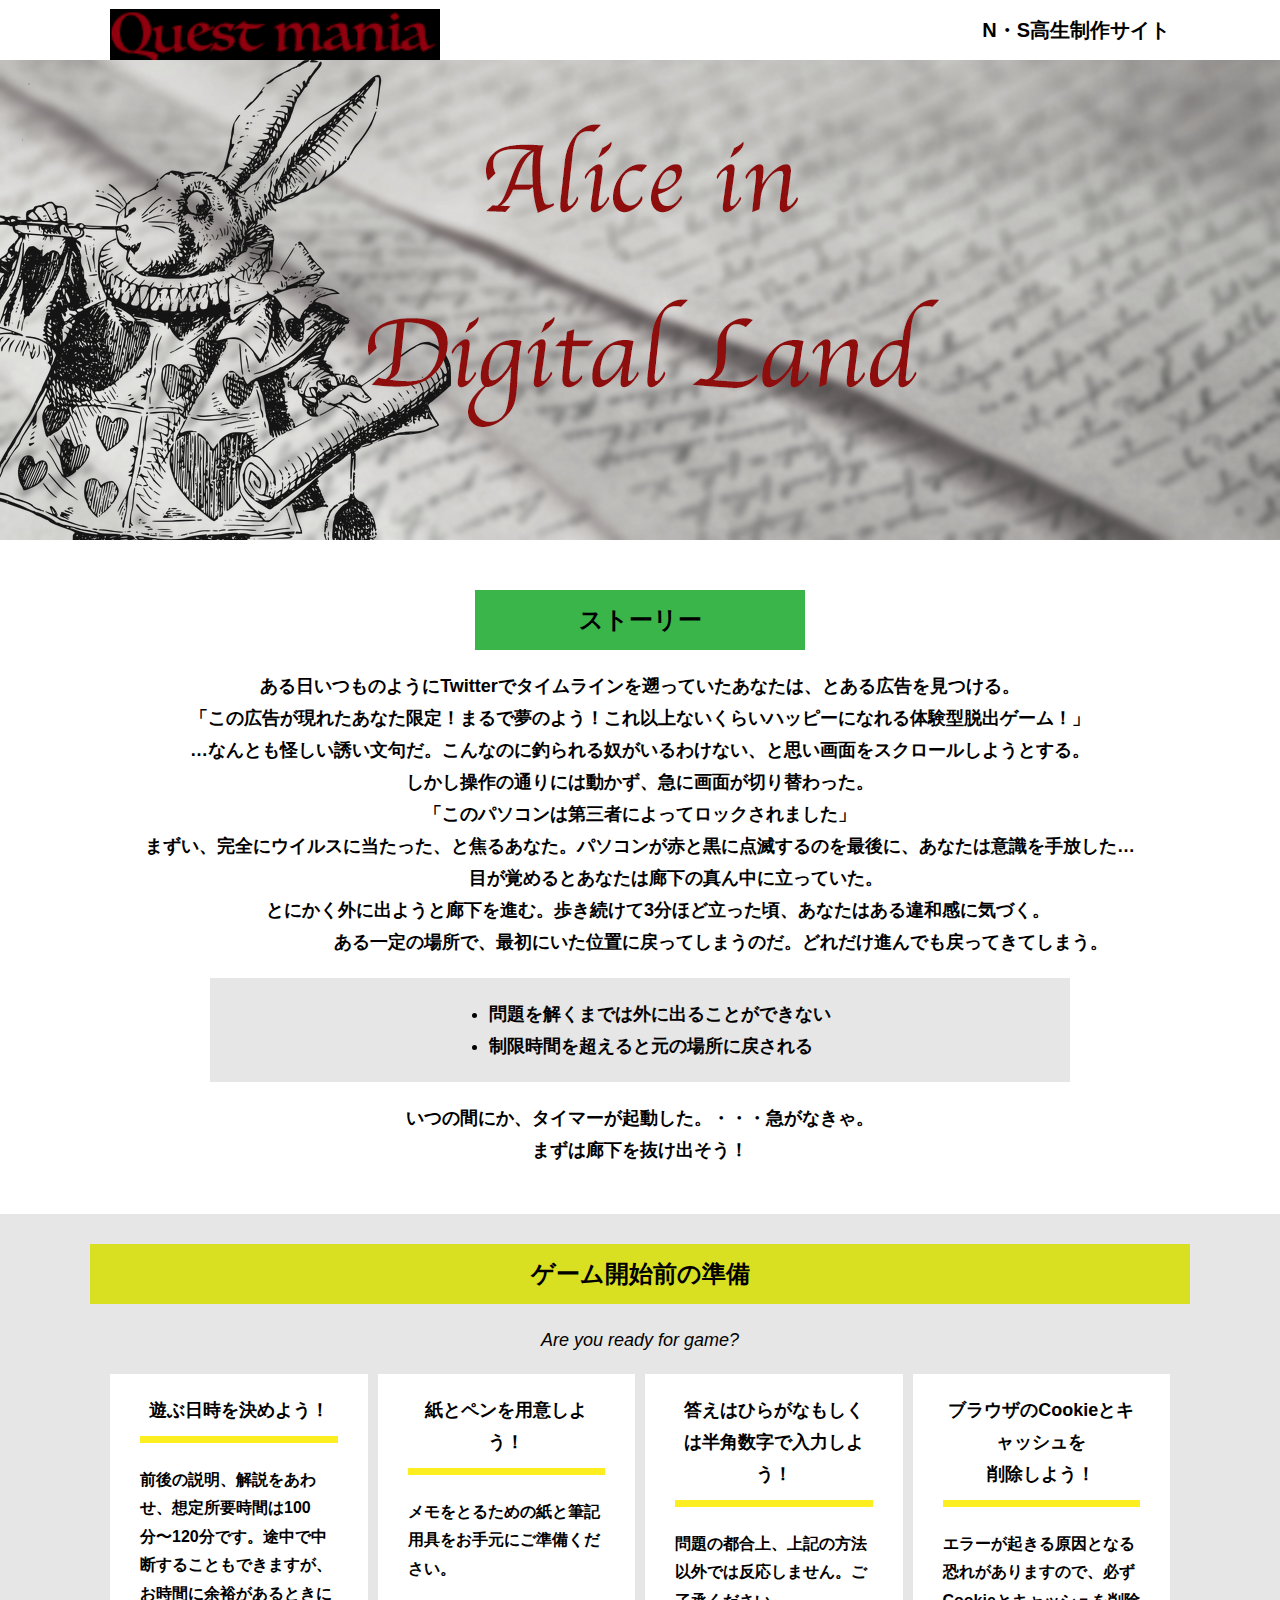
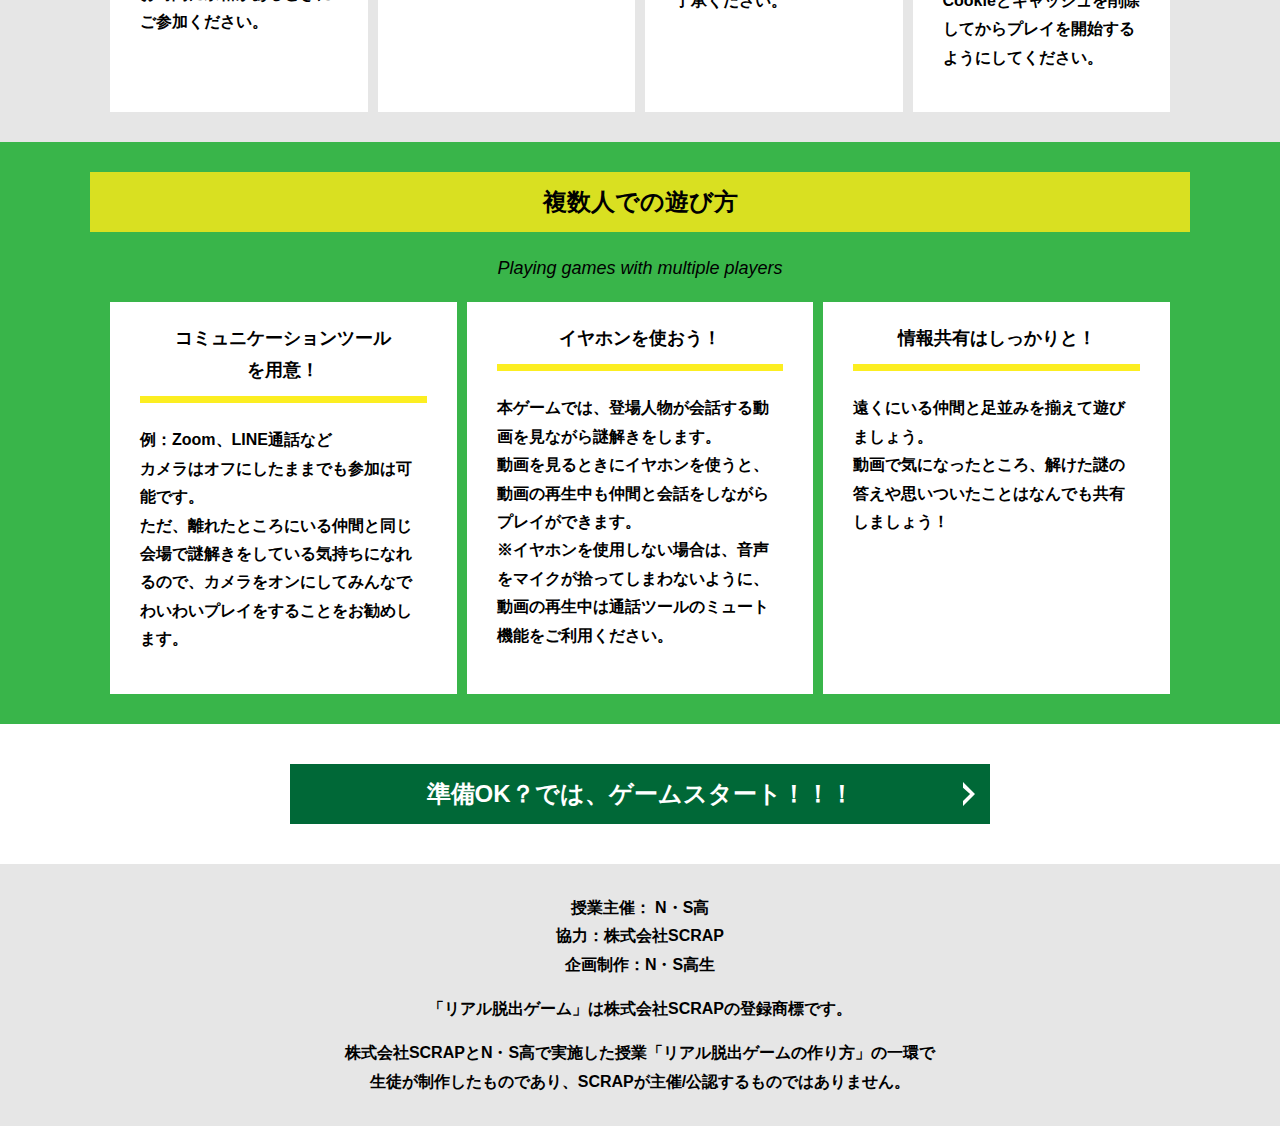
==== index.html @ 9cb51726 "Update index.html" ====
<!DOCTYPE html>
<html lang="ja">
<head>
  <meta charset="UTF-8">
  <meta http-equiv="X-UA-Compatible" content="IE=edge">
  <meta name="viewport" content="width=device-width, initial-scale=1.0">
  <title>Alice in Digital Land │ Project N</title>
  <link rel="stylesheet" href="assets/css/normalize.css">
  <link rel="stylesheet" href="assets/css/style.css">
</head>
<body>
  <svg width="0" height="0" class="hidden">
    <symbol xmlns="http://www.w3.org/2000/svg" viewBox="0 0 12.47 24.94" id="arrow" class="arrow_svg">
      <title>arrow</title>
      <polygon points="0 24.94 0 19.66 7.35 12.47 0 5.92 0 0 12.47 12.47 0 24.94"/>
    </symbol>
  </svg>
  <header class="header">
    <div class="container">
      <div class="header__logo"><img src="assets/images/チームロゴ改.png" alt="チームロゴ"></div>
      <div class="header__name">N・S高生制作サイト</div>
    </div>
  </header>
  <main class="main index-page">
    <!-- タイトルエリア　ここから -->
    <h1 class="main-title"><img src="assets/images/トップ画像.png" alt="Presented by SCRAP×N・S高リアル脱出ゲーム制作PJ Alice in Digital Land"></h1>
    <!-- タイトルエリア　ここまで -->
    <section class="section section--story">
      <div class="container">
        <h2 class="section-title section-title--keycolor section-title--story">ストーリー</h2>
        <div class="story">
          <p class="text-center">ある日いつものようにTwitterでタイムラインを遡っていたあなたは、とある広告を見つける。<br>
                       「この広告が現れたあなた限定！まるで夢のよう！これ以上ないくらいハッピーになれる体験型脱出ゲーム！」<br>
                       …なんとも怪しい誘い文句だ。こんなのに釣られる奴がいるわけない、と思い画面をスクロールしようとする。<br>
                                        しかし操作の通りには動かず、急に画面が切り替わった。<br>
                                         「このパソコンは第三者によってロックされました」<br>
                まずい、完全にウイルスに当たった、と焦るあなた。パソコンが赤と黒に点滅するのを最後に、あなたは意識を手放した…<br>
            　　　　目が覚めるとあなたは廊下の真ん中に立っていた。<br>
            　　とにかく外に出ようと廊下を進む。歩き続けて3分ほど立った頃、あなたはある違和感に気づく。<br>
 　　　　　　　　　ある一定の場所で、最初にいた位置に戻ってしまうのだ。どれだけ進んでも戻ってきてしまう。<br>
         <div class="story__note__outer bg-color--gray">
            <ul class="story__note">
              <li>問題を解くまでは外に出ることができない</li>
              <li>制限時間を超えると元の場所に戻される</li>
            </ul>
          </div>
          <p class="text-center">いつの間にか、タイマーが起動した。・・・急がなきゃ。<br>
            まずは廊下を抜け出そう！</p>
        </div>
      </div>
    </section>
    <section class="section bg-color--gray">
      <div class="container">
        <h2 class="section-title">ゲーム開始前の準備</h2>
        <p class="font-eng text-center">Are you ready for game?</p>
        <!--
          class名"row"内のclass名"column"が横並びになります。
          改行する場合は以下のように追加してください。
          <div class="row">
            <div class="column">
              ～ 内容 ～
            </div>
          </div>
        -->
        <div class="row">
          <div class="column">
            <div class="card">
              <h3 class="card__title">遊ぶ日時を決めよう！</h3>
              <p class="card__content">前後の説明、解説をあわせ、想定所要時間は100分〜120分です。途中で中断することもできますが、お時間に余裕があるときにご参加ください。</p>
            </div>
          </div>
          <div class="column">
            <div class="card">
              <h3 class="card__title">紙とペンを用意しよう！</h3>
              <p class="card__content">メモをとるための紙と筆記用具をお手元にご準備ください。</p>
            </div>
          </div>
          <div class="column">
            <div class="card">
              <h3 class="card__title">答えはひらがなもしくは半角数字で入力しよう！</h3>
              <p class="card__content">問題の都合上、上記の方法以外では反応しません。ご了承ください。</p>
            </div>
          </div>
          <div class="column">
            <div class="card">
              <h3 class="card__title">ブラウザのCookieとキャッシュを<br>削除しよう！</h3>
              <p class="card__content">エラーが起きる原因となる恐れがありますので、必ずCookieとキャッシュを削除してからプレイを開始するようにしてください。</p>
            </div>
          </div>
        </div>
      </div>
    </section>
    <section class="section bg-color--keycolor">
      <div class="container">
        <h2 class="section-title">複数人での遊び方</h2>
        <p class="font-eng text-center">Playing games with multiple players</p>
        <div class="row">
          <div class="column">
            <div class="card">
              <h3 class="card__title">コミュニケーションツール<br>を用意！</h3>
              <p class="card__content">例：Zoom、LINE通話など<br>
                カメラはオフにしたままでも参加は可能です。<br>
                ただ、離れたところにいる仲間と同じ会場で謎解きをしている気持ちになれるので、カメラをオンにしてみんなでわいわいプレイをすることをお勧めします。</p>
            </div>
          </div>
          <div class="column">
            <div class="card">
              <h3 class="card__title">イヤホンを使おう！</h3>
              <p class="card__content">本ゲームでは、登場人物が会話する動画を見ながら謎解きをします。<br>
                動画を見るときにイヤホンを使うと、動画の再生中も仲間と会話をしながらプレイができます。<br>
                ※イヤホンを使用しない場合は、音声をマイクが拾ってしまわないように、動画の再生中は通話ツールのミュート機能をご利用ください。</p>
            </div>
          </div>
          <div class="column">
            <div class="card">
              <h3 class="card__title">情報共有はしっかりと！</h3>
              <p class="card__content">遠くにいる仲間と足並みを揃えて遊びましょう。<br>
                動画で気になったところ、解けた謎の答えや思いついたことはなんでも共有しましょう！</p>
            </div>
          </div>
        </div>
      </div>
    </section>
    <section class="section">
      <div class="container">
        <a class="btn" href="main.html">準備OK？では、ゲームスタート！！！<svg class="btn__arrow"><use xlink:href="#arrow"></use></svg></a>
      </div>
    </section>
  </main>
  <footer class="footer section bg-color--gray">
    <div class="container">
      <p class="text-center">授業主催： N・S高<br>協力：株式会社SCRAP<br>企画制作：N・S高生</p>
      <p class="text-center">「リアル脱出ゲーム」は株式会社SCRAPの登録商標です。</p>
      <p class="text-center">株式会社SCRAPとN・S高で実施した授業「リアル脱出ゲームの作り方」の一環で<br>生徒が制作したものであり、SCRAPが主催/公認するものではありません。</p>
    </div>
  </footer>
</body>
</html>
---- assets/css/style.css ----
@charset "UTF-8";
/****************************
 * 共通CSSのテンプレートです。
*****************************/
*,
*::before,
*::after {
  -webkit-box-sizing: border-box;
          box-sizing: border-box;
}

html {
  font-size: 18px;
  -webkit-box-sizing: border-box;
          box-sizing: border-box;
}

body {
  overflow-x: hidden;
  font-family: "游ゴシック体", "Yu Gothic", YuGothic, "ヒラギノ角ゴ Pro", "Hiragino Kaku Gothic Pro", "メイリオ", "Meiryo", sans-serif;
  font-size: 18px;
  line-height: 1.77778;
  font-weight: bold;
  text-decoration: none;
  border: none;
  list-style: none;
  color: #000;
  margin: 0;
}

img {
  width: 100%;
}

figure {
  margin: 0;
}

figcaption {
  margin-top: 30px;
  font-size: 14px;
}

@media screen and (max-width: 767px) {
  figcaption {
    font-size: 13px;
  }
}

input[type=text] {
  font-size: 18px;
  border: none;
  padding: 25px 35px;
  display: block;
  margin: 0 auto;
  max-width: 580px;
  width: 100%;
}

::-webkit-input-placeholder {
  color: #999;
}

:-ms-input-placeholder {
  color: #999;
}

::-ms-input-placeholder {
  color: #999;
}

::placeholder {
  color: #999;
}

button {
  cursor: pointer;
  display: block;
  border: none;
  margin: 0 auto;
  background-color: #006837;
  color: #fff;
  width: 287px;
  height: 55px;
}

/*******************
* Layout
*******************/
.section {
  padding-top: 30px;
  padding-bottom: 30px;
}

.section--clear {
  /* ステージクリア画面 */
  position: fixed;
  display: none;
  /* 読み込み時に一瞬表示されるのを防ぐ */
  -webkit-box-pack: center;
      -ms-flex-pack: center;
          justify-content: center;
  -webkit-box-align: center;
      -ms-flex-align: center;
          align-items: center;
  top: 0;
  bottom: 0;
  left: 0;
  right: 0;
  z-index: 200;
}

.section--clear.isClear {
  display: -webkit-box;
  display: -ms-flexbox;
  display: flex;
}

.container {
  width: 1100px;
  padding-left: 20px;
  padding-right: 20px;
  margin: 0 auto;
}

@media screen and (max-width: 1100px) {
  .container {
    width: calc(100% - 40px);
  }
}

.row {
  display: -webkit-box;
  display: -ms-flexbox;
  display: flex;
  -ms-flex-line-pack: stretch;
      align-content: stretch;
  gap: 10px;
}

.row + .row {
  margin-top: 20px;
}

.column {
  width: 100%;
}

.card {
  background-color: #fff;
  margin-bottom: 20px;
  height: 100%;
}

.card__title {
  font-size: 18px;
  text-align: center;
  margin: 0;
  padding: 20px 30px;
  position: relative;
  cursor: pointer;
}

.card__content {
  -webkit-transition: all 0.3s;
  transition: all 0.3s;
  font-size: 16px;
  padding: 20px 30px;
  margin: 0;
  position: relative;
}

.card__content::before {
  display: block;
  content: '';
  width: calc(100% - 60px);
  height: 7px;
  background-color: #fcee21;
  position: absolute;
  top: -10px;
  left: 30px;
}

.hint-page .card {
  height: auto;
}

.hint-page .card__content {
  display: none;
  text-align: center;
}

.hint-page .card__arrow {
  position: absolute;
  top: calc(50% - 12px);
  right: 45px;
  -webkit-transform: rotate(90deg);
          transform: rotate(90deg);
  -webkit-transition: all 0.3s;
  transition: all 0.3s;
  fill: #009245;
  width: 12px;
  height: 24px;
}

.hint-page .card.is-open .card__content {
  display: block;
}

.hint-page .card.is-open .card__arrow {
  -webkit-transform: rotate(-90deg);
          transform: rotate(-90deg);
}

.box {
  padding: 35px 30px;
}

.youtube {
  position: relative;
  width: 100%;
  padding-top: 56.25%;
}

.youtube iframe {
  position: absolute;
  top: 0;
  left: 0;
  width: 100%;
  height: 100%;
}

.youtube__container {
  max-width: 800px;
  margin: 0 auto;
}

/*********************
* Color
*********************/
.bg-color--keycolor {
  background-color: #39b54a;
}

.bg-color--subcolor {
  background-color: #d9e021;
}

.bg-color--gray {
  background-color: #e6e6e6;
}

/*********************
* title
**********************/
.main-title {
  margin: 0;
}

.sub-title {
  text-align: center;
  font-size: 18px;
  line-height: 1.66667;
}

.sub-title__bg {
  background-color: #fcee21;
  padding-left: 1rem;
  padding-right: 1rem;
}

.section-title {
  font-size: 24px;
  line-height: 1.75;
  text-align: center;
  padding: 9px 20px;
  background-color: #d9e021;
  margin: 0 -20px 20px -20px;
}

.section-title__stage {
  display: inline-block;
  margin-right: 2rem;
}

.section-title--keycolorlight {
  background-color: #8cc63f;
}

.section-title--keycolorlight .section-title__stage {
  color: #fff;
}

.section-title--keycolor {
  background-color: #39b54a;
}

.section-title--story {
  width: 330px;
  margin: 0 auto 20px;
}

.section-title--border {
  position: relative;
  font-size: 30px;
  text-align: center;
  line-height: 1.06667;
  margin: 0;
  padding-bottom: 15px;
  color: #006837;
}

.section-title--border::after {
  position: absolute;
  bottom: 0;
  left: calc(50% - 95px);
  display: block;
  content: '';
  background-color: #fff;
  height: 2.6px;
  width: 190px;
}

/******************
* text
******************/
.font-eng {
  font-style: italic;
  font-weight: normal;
}

/*************************
* Button
*************************/
.btn {
  display: block;
  text-decoration: none;
  cursor: pointer;
  background-color: #006837;
  color: #fff;
  font-size: 24px;
  line-height: 1.54167;
  text-align: center;
  padding: 11.5px;
  width: calc(100% - 40px);
  max-width: 700px;
  margin: 10px auto;
  position: relative;
}

.btn:hover {
  opacity: 0.7;
}

.btn__arrow {
  position: absolute;
  top: calc(50% - 12px);
  right: 15px;
  fill: #fff;
  width: 12px;
  height: 24px;
}

/****************
* header
*****************/
.header {
  background-color: #fff;
  height: 60px;
}

.header .container {
  display: -webkit-box;
  display: -ms-flexbox;
  display: flex;
  -webkit-box-pack: justify;
      -ms-flex-pack: justify;
          justify-content: space-between;
  -webkit-box-align: center;
      -ms-flex-align: center;
          align-items: center;
  height: 100%;
}

.header__logo {
  width: 330px;
  height: 42px;
}

.header__name {
  font-size: 20px;
  line-height: 1.1;
}

.footer {
  font-size: 16px;
}

.footer p:first-child {
  margin-top: 0;
}

.footer p:last-child {
  margin-bottom: 0;
}

/********************
* main
********************/
.story__note {
  margin: 0;
}

.story__note__outer {
  width: 860px;
  display: -webkit-box;
  display: -ms-flexbox;
  display: flex;
  padding: 20px;
  margin: 20px auto;
  -webkit-box-pack: center;
      -ms-flex-pack: center;
          justify-content: center;
}

@media screen and (max-width: 940px) {
  .story__note__outer {
    width: 100%;
  }
}

.stage-column__container + .stage-column__container {
  border-top: 2px solid #fff;
}

.answer {
  font-size: 18px;
  margin-bottom: 20px;
  line-height: 80px;
  word-spacing: 20px;
}

.err-message {
  color: #c1272d;
  font-size: 18px;
  text-align: center;
}

.link-hint {
  text-align: center;
  display: block;
  margin-top: 20px;
}

.clear-message {
  background-color: #d9e021;
  padding: 30px 30px 60px;
  position: relative;
}

.clear-message__title {
  position: relative;
  display: block;
  text-align: center;
  color: #006837;
  font-size: 30px;
  padding-bottom: 10px;
  margin-bottom: 35px;
}

.clear-message__title::after {
  content: '';
  position: absolute;
  display: block;
  width: 183px;
  height: 2px;
  background-color: #fff;
  bottom: 0;
  left: calc(50% - (183px/2));
}

.clear-message__content {
  text-align: center;
}

.clear-message__btn {
  position: absolute;
  bottom: -30px;
  left: calc(50% - 144px);
  width: 288px;
  margin: 0;
}

/********************
* Utility
********************/
.text-center {
  text-align: center;
}

.text-left {
  text-align: left;
}

.text-right {
  text-align: right;
}

.hidden {
  display: none;
}
/*# sourceMappingURL=style.css.map */
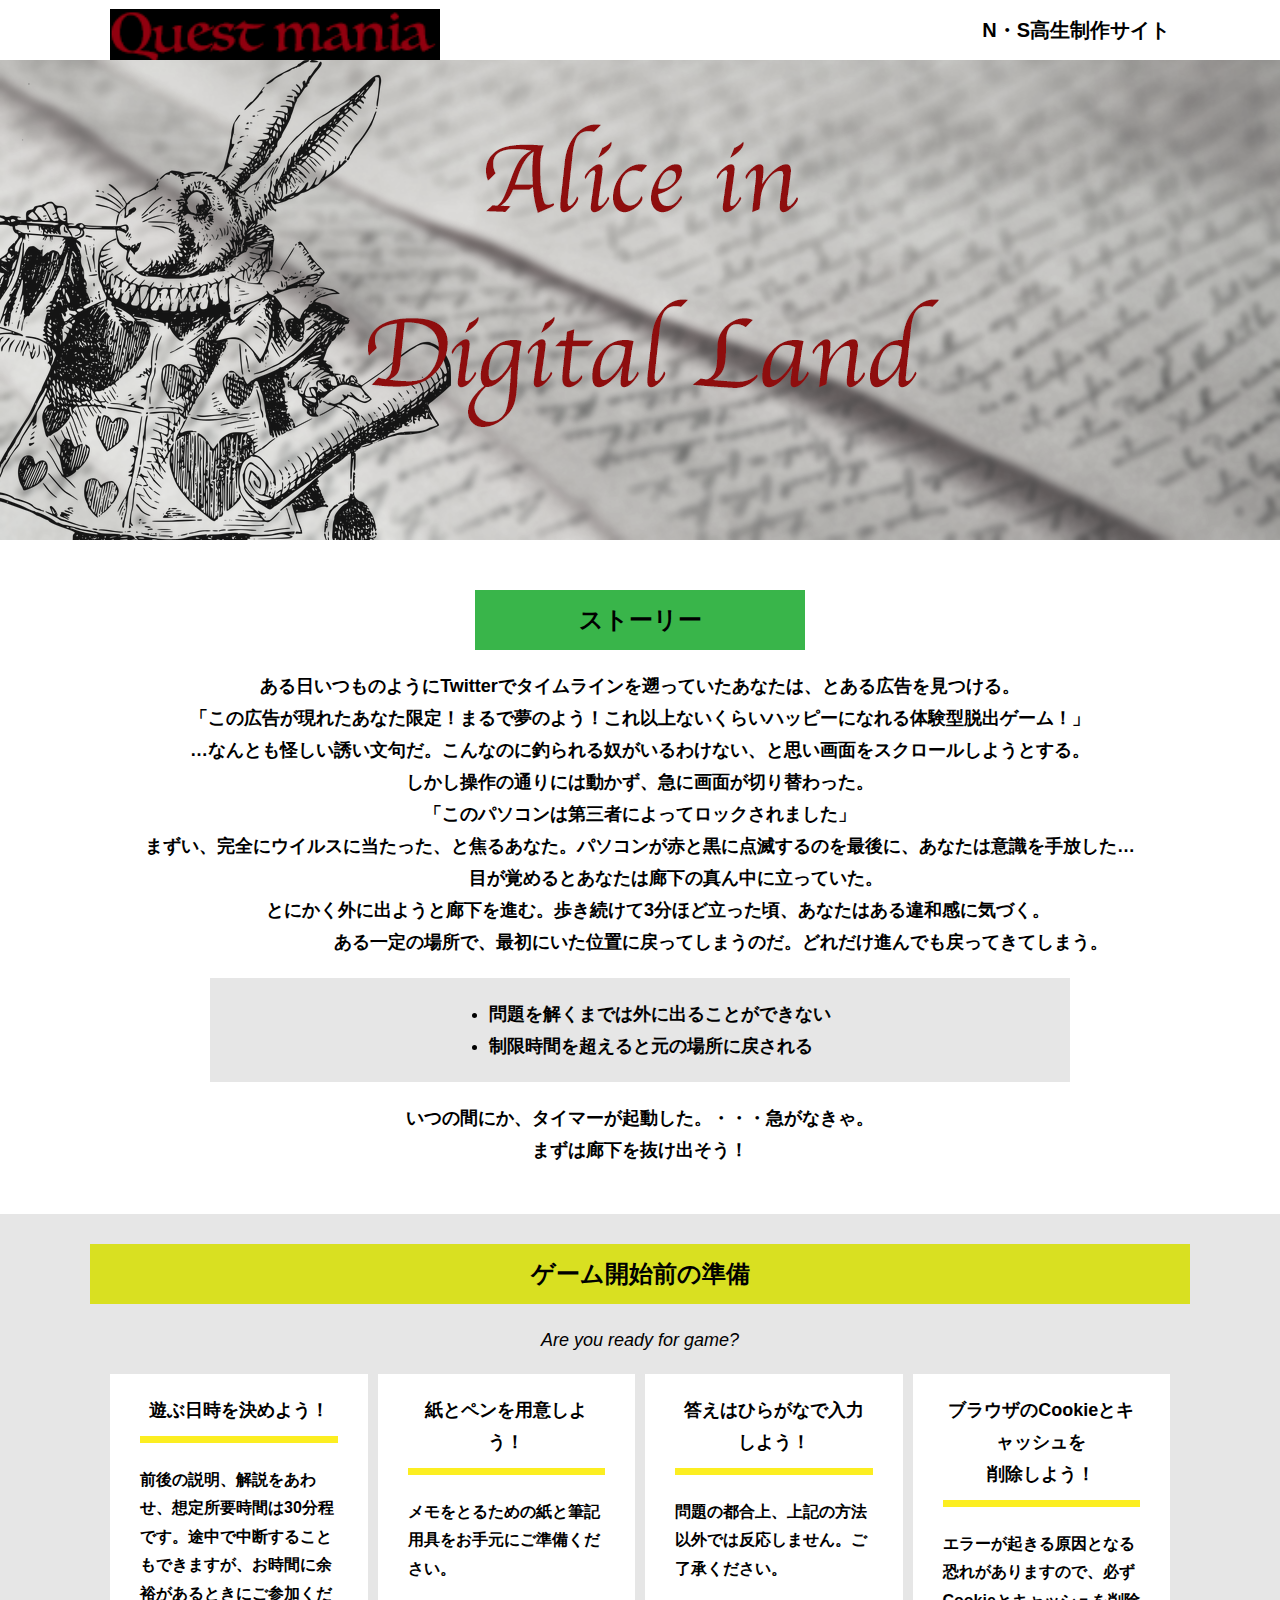
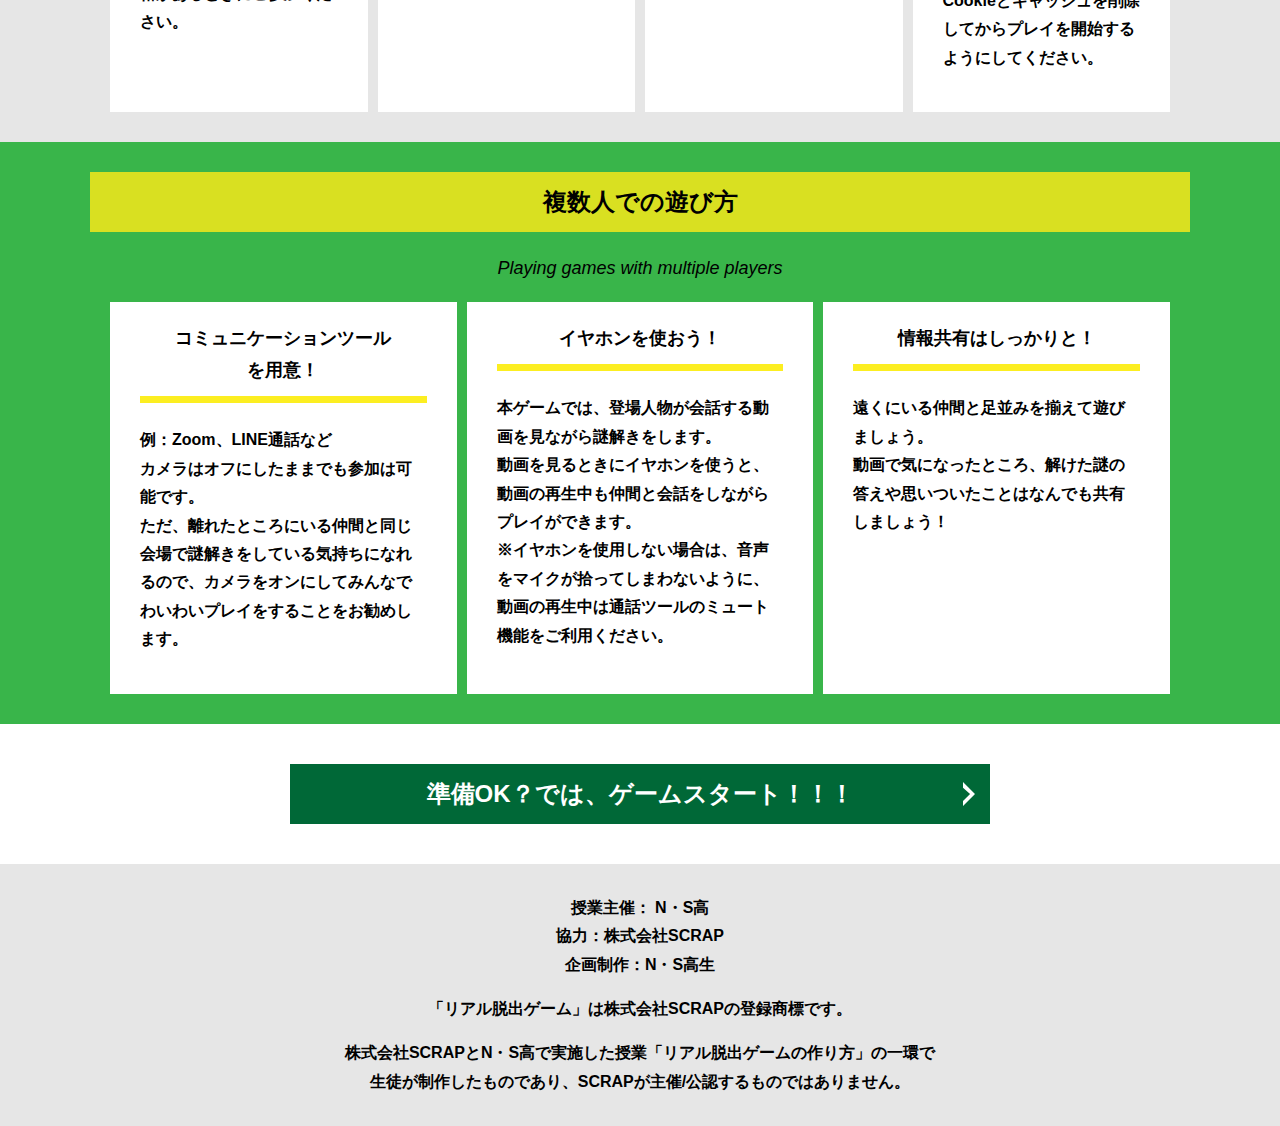
==== commit c0f55bb5: "Update index.html" ====
--- a/index.html
+++ b/index.html
@@ -66,7 +66,7 @@
           <div class="column">
             <div class="card">
               <h3 class="card__title">遊ぶ日時を決めよう！</h3>
-              <p class="card__content">前後の説明、解説をあわせ、想定所要時間は100分〜120分です。途中で中断することもできますが、お時間に余裕があるときにご参加ください。</p>
+              <p class="card__content">前後の説明、解説をあわせ、想定所要時間は30分程です。途中で中断することもできますが、お時間に余裕があるときにご参加ください。</p>
             </div>
           </div>
           <div class="column">
@@ -77,7 +77,7 @@
           </div>
           <div class="column">
             <div class="card">
-              <h3 class="card__title">答えはひらがなもしくは半角数字で入力しよう！</h3>
+              <h3 class="card__title">答えはひらがなで入力しよう！</h3>
               <p class="card__content">問題の都合上、上記の方法以外では反応しません。ご了承ください。</p>
             </div>
           </div>
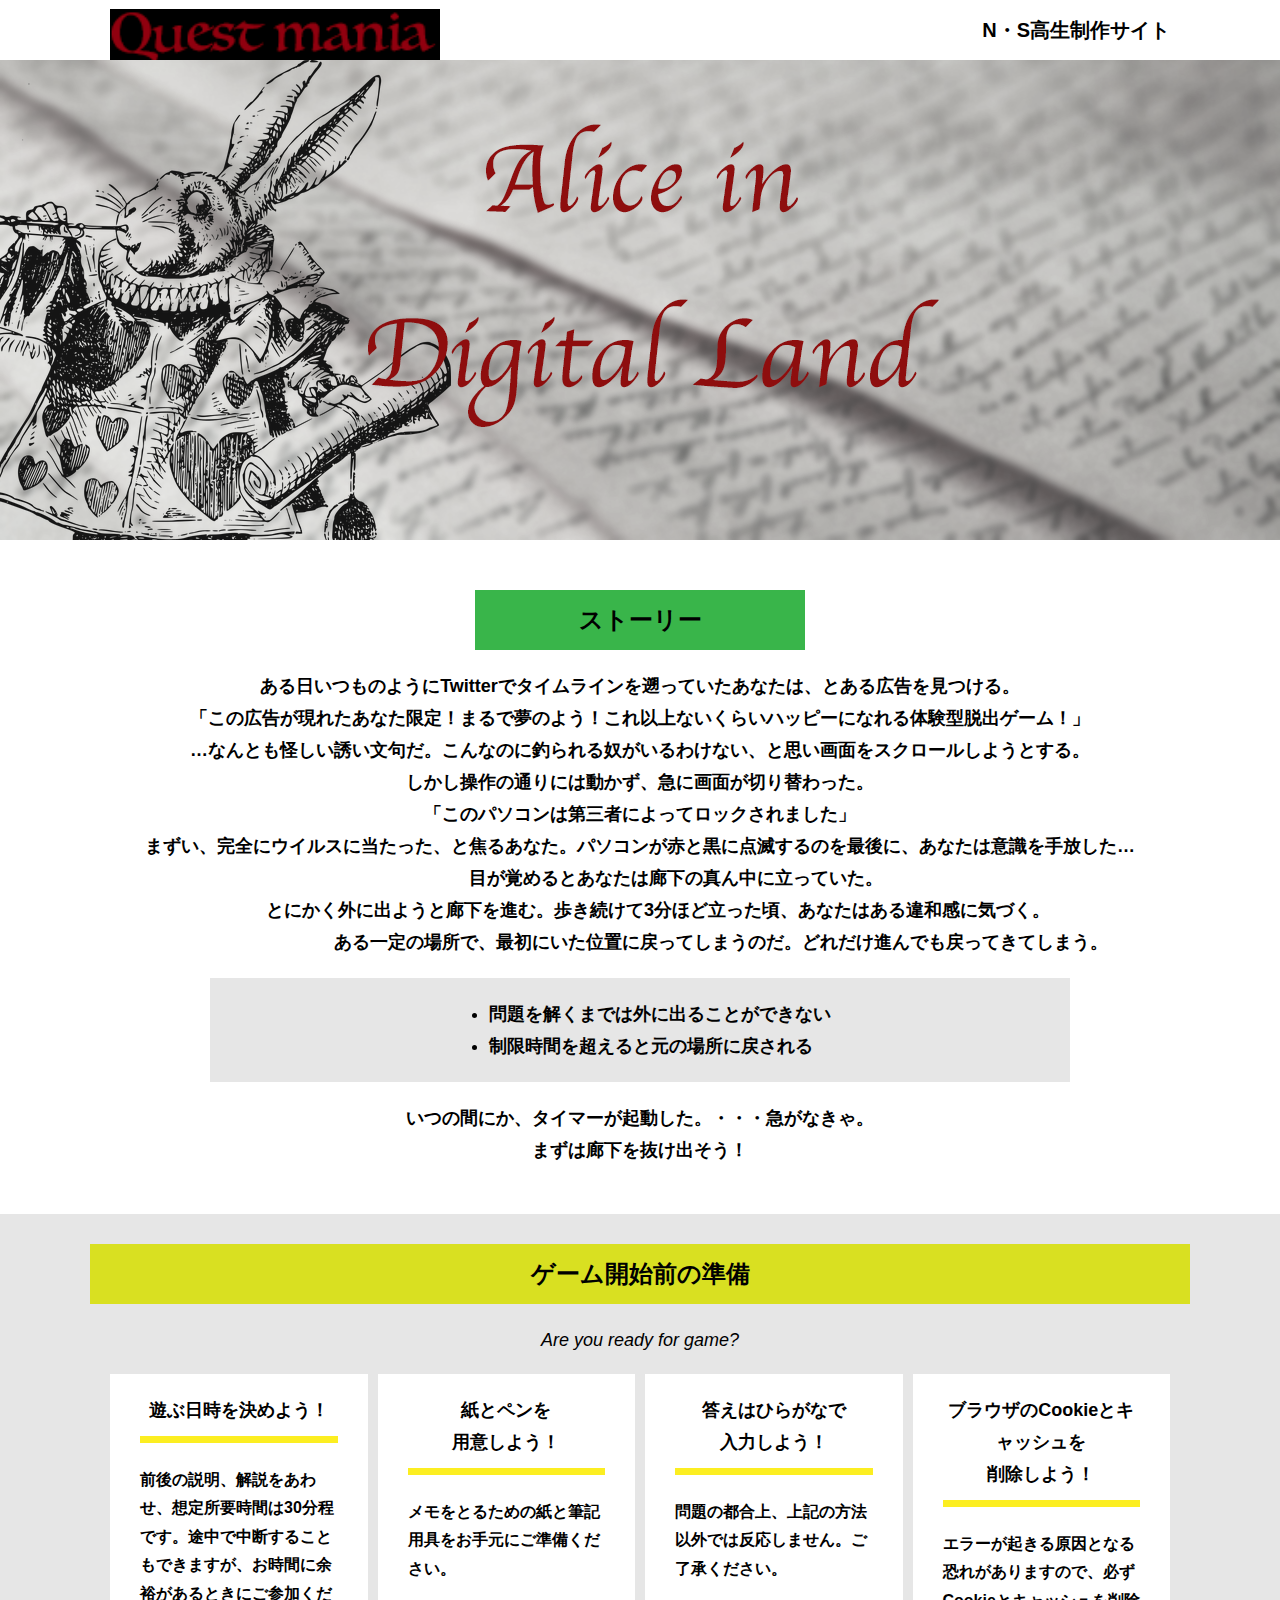
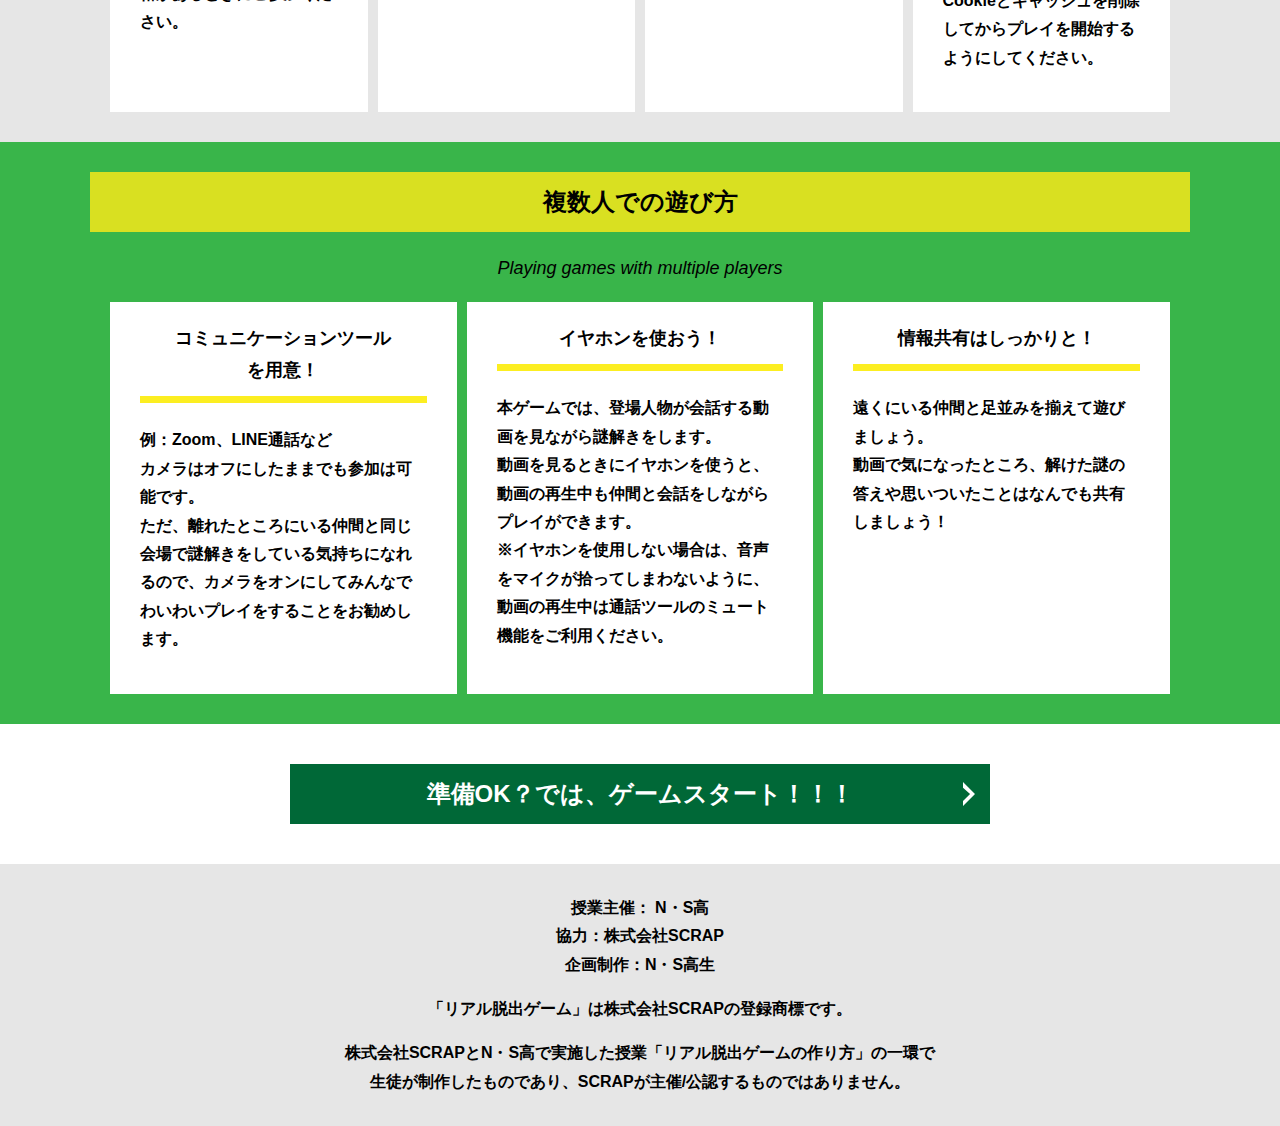
==== commit aac88199: "Update index.html" ====
--- a/index.html
+++ b/index.html
@@ -71,13 +71,15 @@
           </div>
           <div class="column">
             <div class="card">
-              <h3 class="card__title">紙とペンを用意しよう！</h3>
+              <h3 class="card__title">紙とペンを<br>
+                用意しよう！</h3>
               <p class="card__content">メモをとるための紙と筆記用具をお手元にご準備ください。</p>
             </div>
           </div>
           <div class="column">
             <div class="card">
-              <h3 class="card__title">答えはひらがなで入力しよう！</h3>
+              <h3 class="card__title">答えはひらがなで<br>
+                入力しよう！</h3>
               <p class="card__content">問題の都合上、上記の方法以外では反応しません。ご了承ください。</p>
             </div>
           </div>
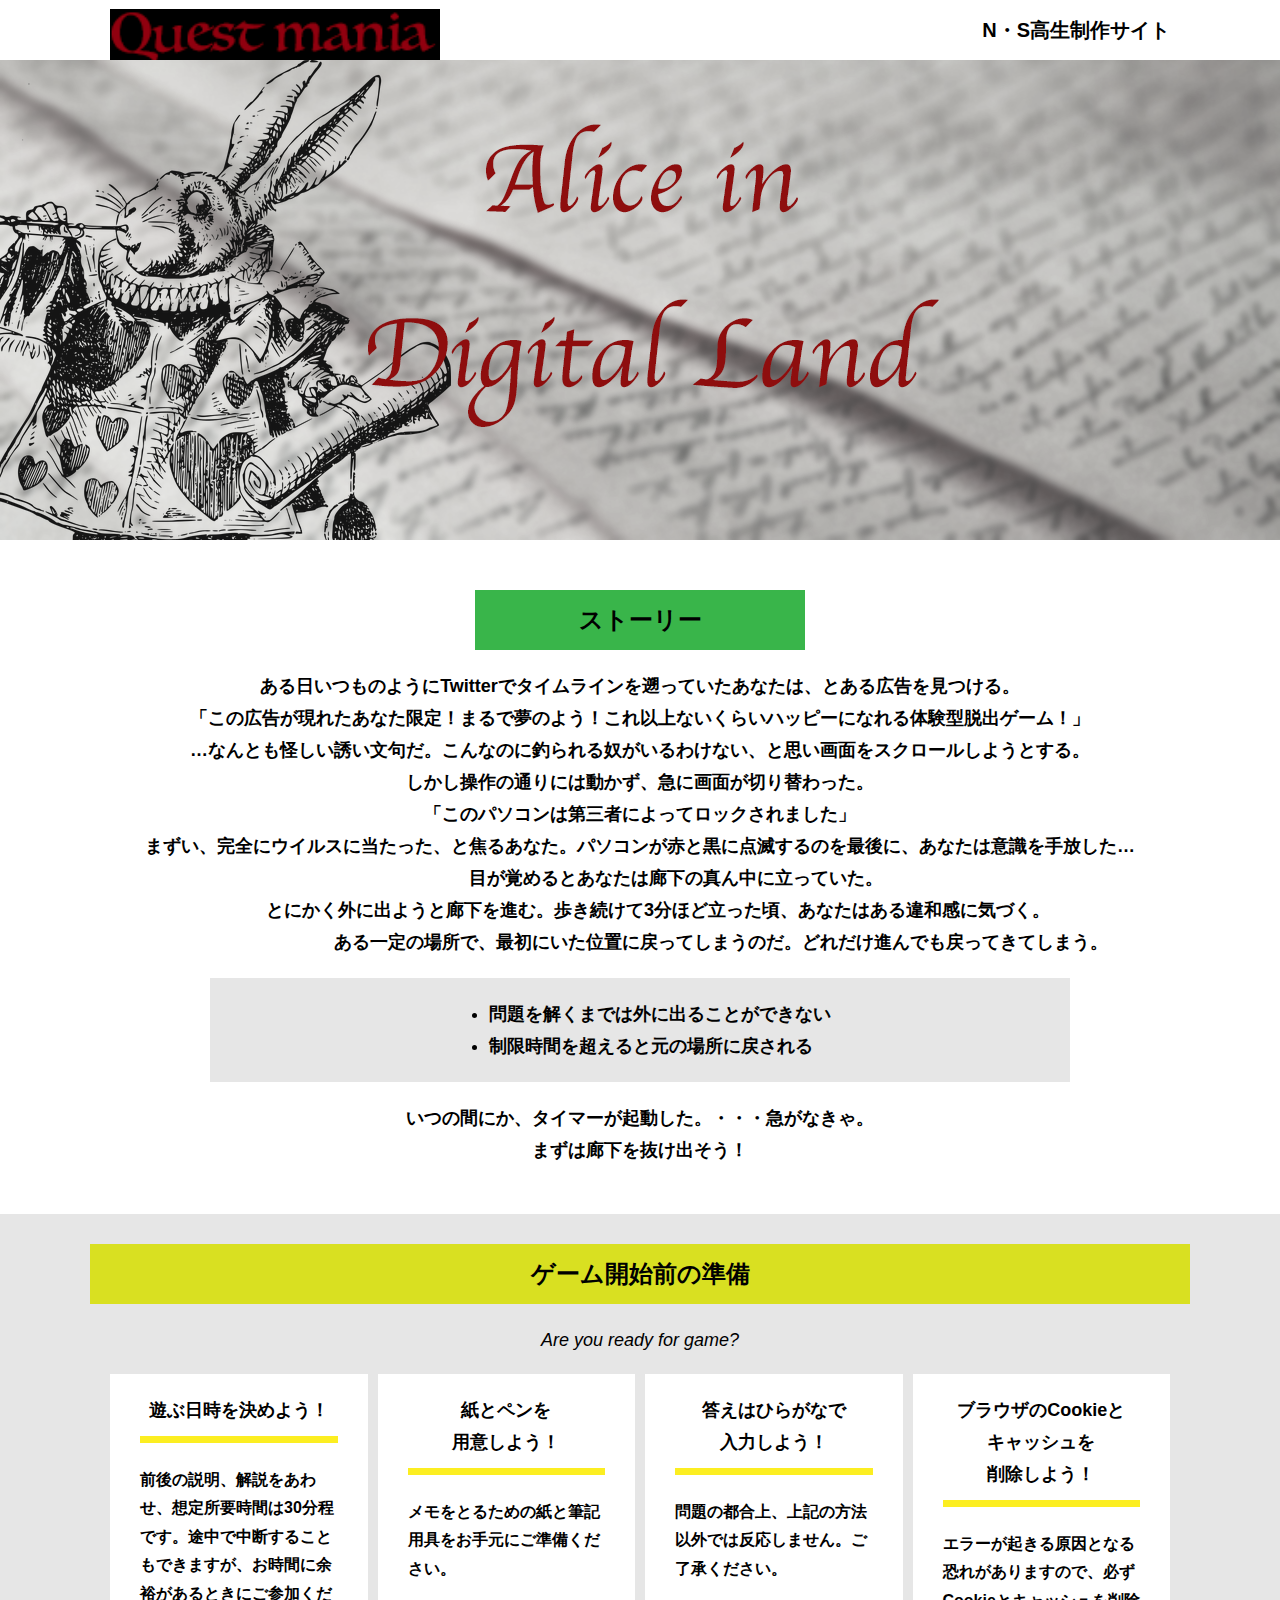
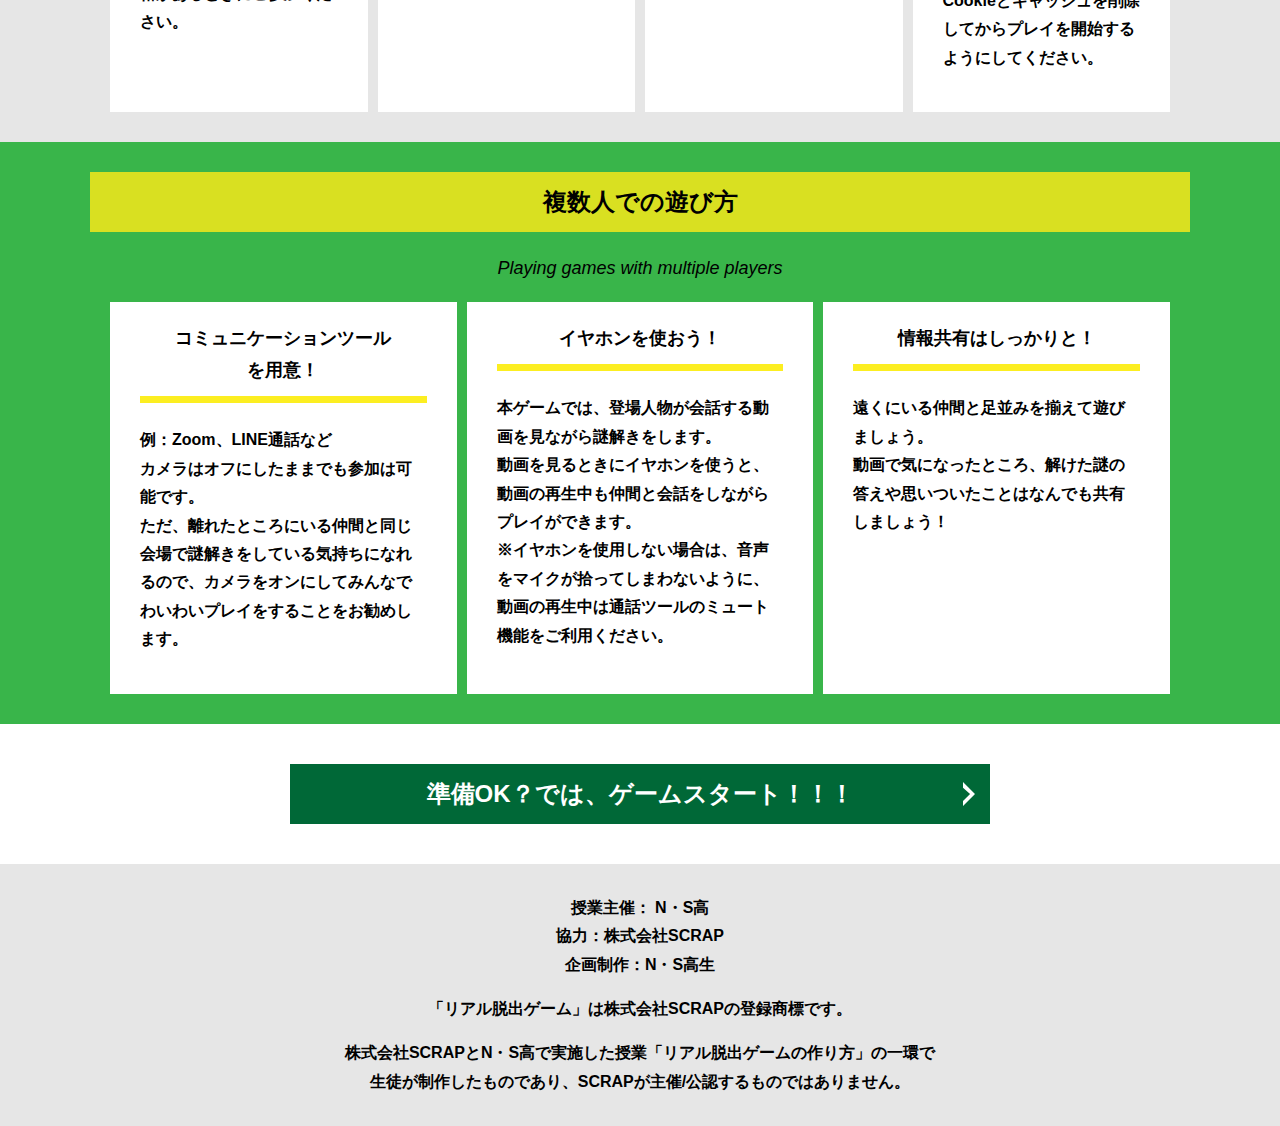
==== commit 9faa0ba1: "Update index.html" ====
--- a/index.html
+++ b/index.html
@@ -85,7 +85,8 @@
           </div>
           <div class="column">
             <div class="card">
-              <h3 class="card__title">ブラウザのCookieとキャッシュを<br>削除しよう！</h3>
+              <h3 class="card__title">ブラウザのCookieと<br>
+                キャッシュを<br>削除しよう！</h3>
               <p class="card__content">エラーが起きる原因となる恐れがありますので、必ずCookieとキャッシュを削除してからプレイを開始するようにしてください。</p>
             </div>
           </div>
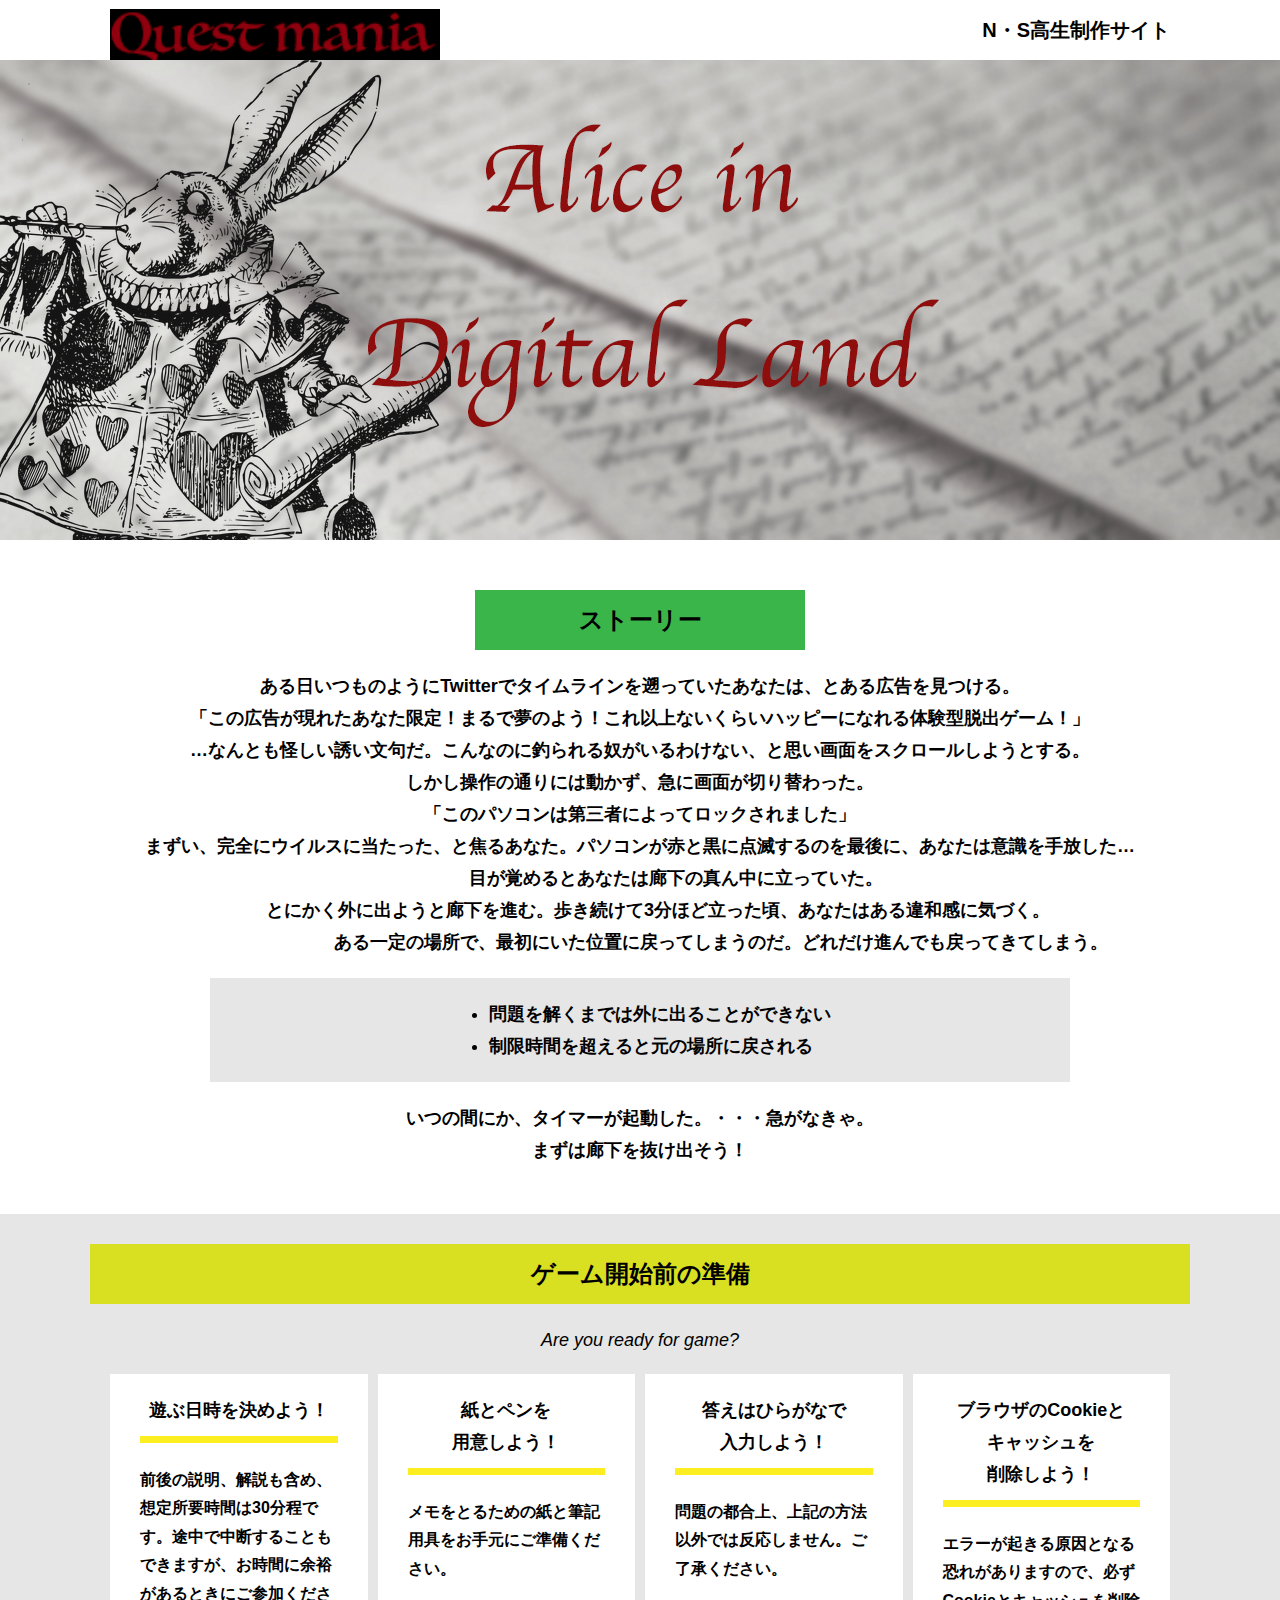
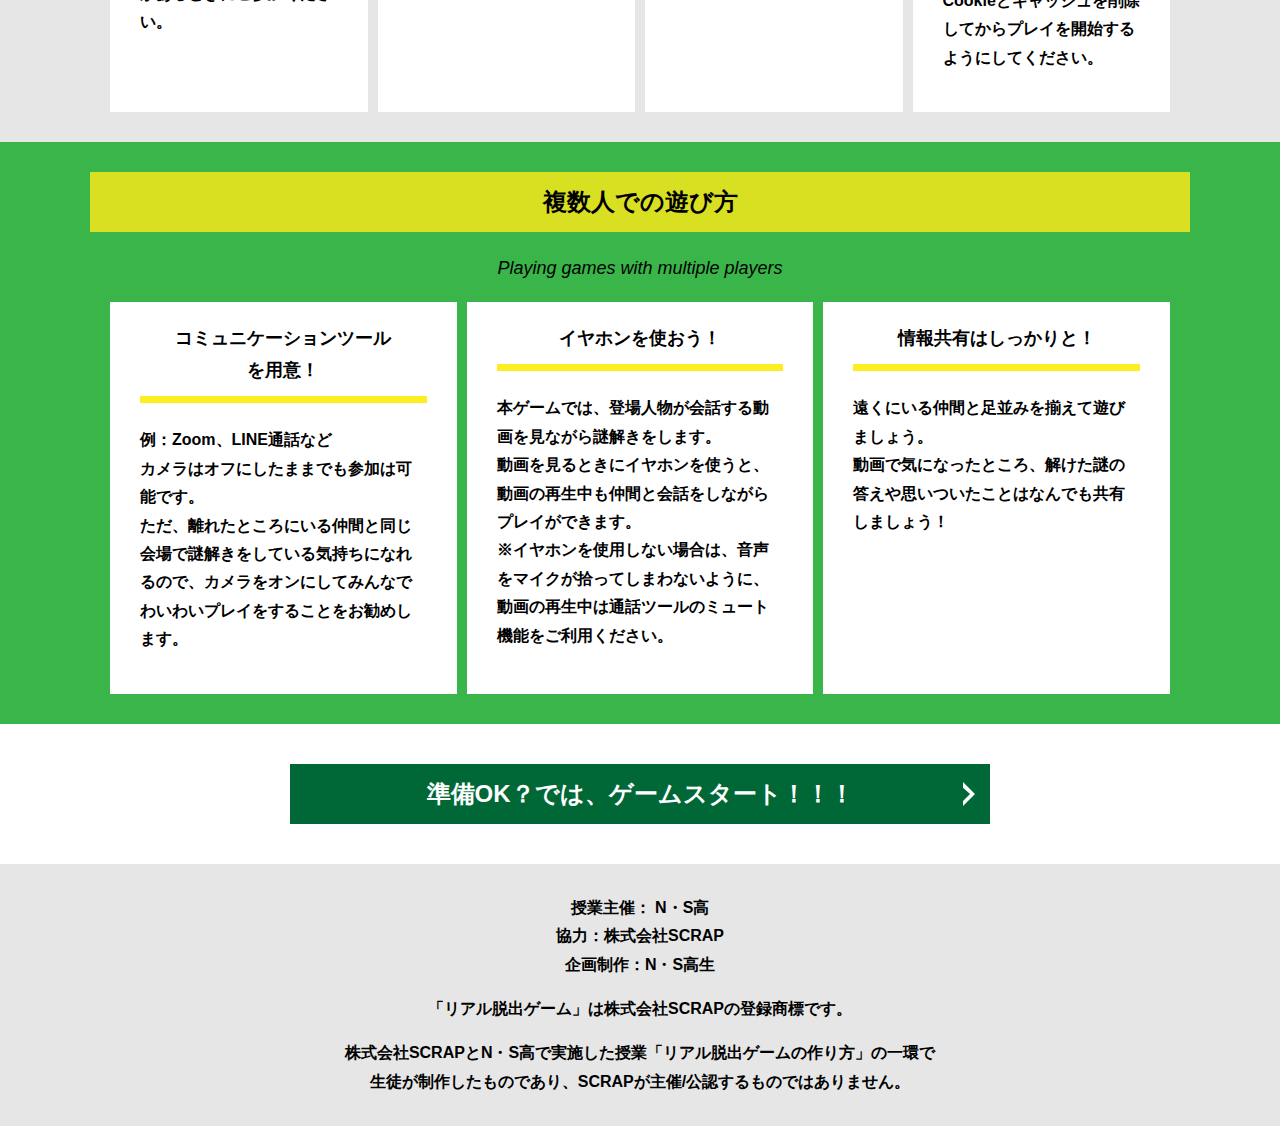
==== commit 3e4cc589: "Update index.html" ====
--- a/index.html
+++ b/index.html
@@ -66,7 +66,7 @@
           <div class="column">
             <div class="card">
               <h3 class="card__title">遊ぶ日時を決めよう！</h3>
-              <p class="card__content">前後の説明、解説をあわせ、想定所要時間は30分程です。途中で中断することもできますが、お時間に余裕があるときにご参加ください。</p>
+              <p class="card__content">前後の説明、解説も含め、想定所要時間は30分程です。途中で中断することもできますが、お時間に余裕があるときにご参加ください。</p>
             </div>
           </div>
           <div class="column">
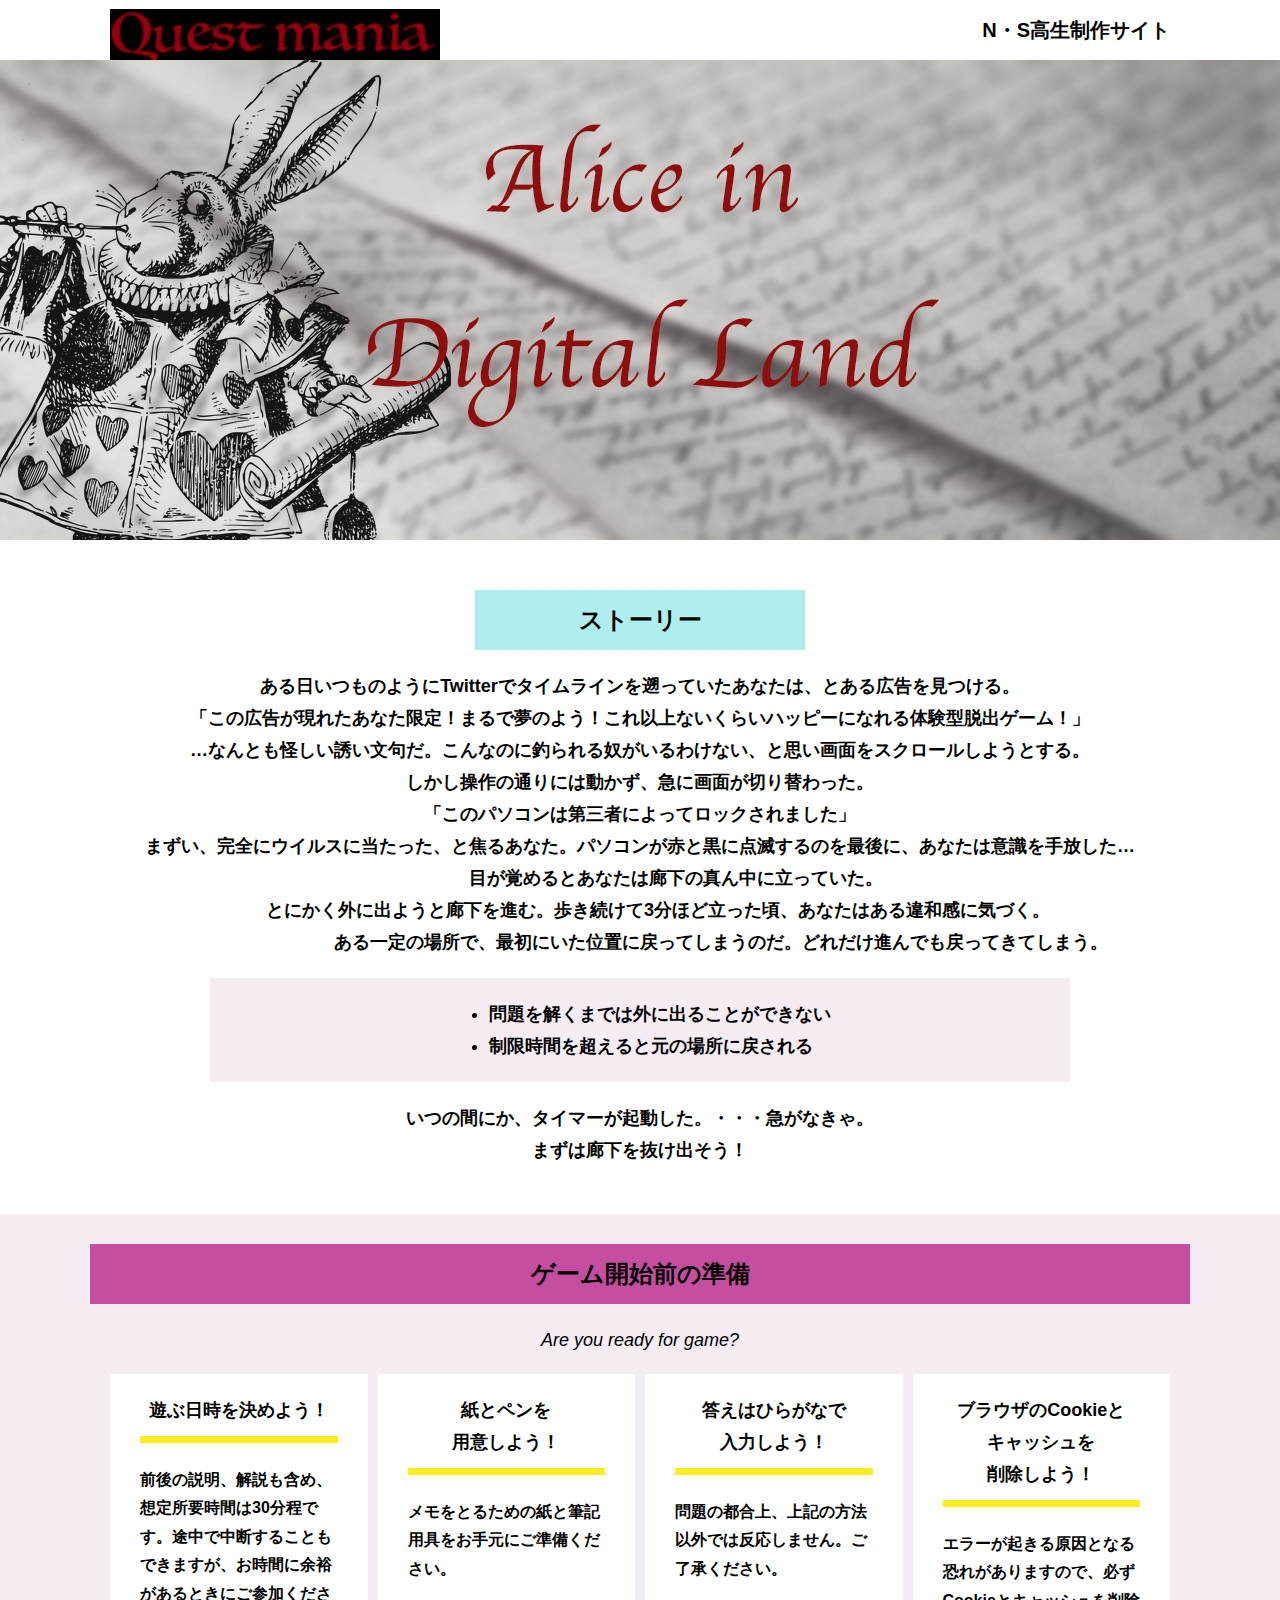
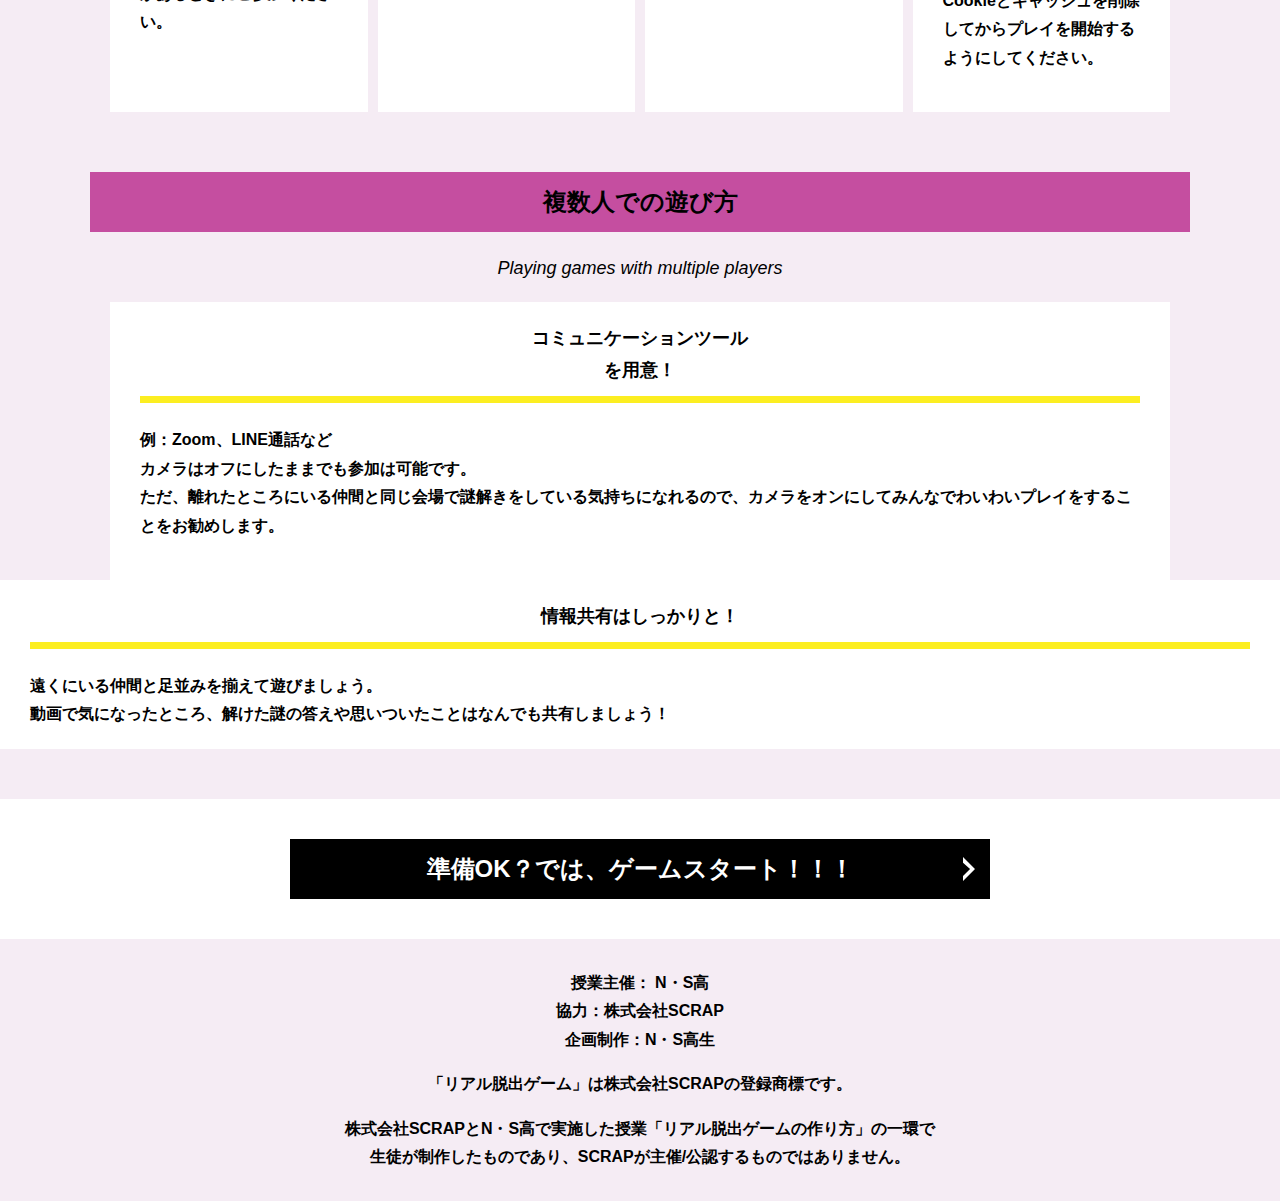
==== commit 2c547711: "Update index.html" ====
--- a/index.html
+++ b/index.html
@@ -106,12 +106,6 @@
                 ただ、離れたところにいる仲間と同じ会場で謎解きをしている気持ちになれるので、カメラをオンにしてみんなでわいわいプレイをすることをお勧めします。</p>
             </div>
           </div>
-          <div class="column">
-            <div class="card">
-              <h3 class="card__title">イヤホンを使おう！</h3>
-              <p class="card__content">本ゲームでは、登場人物が会話する動画を見ながら謎解きをします。<br>
-                動画を見るときにイヤホンを使うと、動画の再生中も仲間と会話をしながらプレイができます。<br>
-                ※イヤホンを使用しない場合は、音声をマイクが拾ってしまわないように、動画の再生中は通話ツールのミュート機能をご利用ください。</p>
             </div>
           </div>
           <div class="column">
--- a/assets/css/style.css
+++ b/assets/css/style.css
@@ -78,8 +78,8 @@
   display: block;
   border: none;
   margin: 0 auto;
-  background-color: #006837;
-  color: #fff;
+  background-color: #000;
+  color: #f5ecf4;
   width: 287px;
   height: 55px;
 }
@@ -239,15 +239,15 @@
 * Color
 *********************/
 .bg-color--keycolor {
-  background-color: #39b54a;
+  background-color: #f5ecf4;
 }
 
 .bg-color--subcolor {
-  background-color: #d9e021;
+  background-color: #afeeee;
 }
 
 .bg-color--gray {
-  background-color: #e6e6e6;
+  background-color: #f5ecf4;
 }
 
 /*********************
@@ -274,7 +274,7 @@
   line-height: 1.75;
   text-align: center;
   padding: 9px 20px;
-  background-color: #d9e021;
+  background-color: #c54ea0;
   margin: 0 -20px 20px -20px;
 }
 
@@ -284,7 +284,7 @@
 }
 
 .section-title--keycolorlight {
-  background-color: #8cc63f;
+  background-color: #afeeee
 }
 
 .section-title--keycolorlight .section-title__stage {
@@ -292,7 +292,7 @@
 }
 
 .section-title--keycolor {
-  background-color: #39b54a;
+  background-color: #afeeee;
 }
 
 .section-title--story {
@@ -307,7 +307,7 @@
   line-height: 1.06667;
   margin: 0;
   padding-bottom: 15px;
-  color: #006837;
+  color: #c54ea0;
 }
 
 .section-title--border::after {
@@ -336,7 +336,7 @@
   display: block;
   text-decoration: none;
   cursor: pointer;
-  background-color: #006837;
+  background-color: #000;
   color: #fff;
   font-size: 24px;
   line-height: 1.54167;
@@ -453,7 +453,7 @@
 }
 
 .clear-message {
-  background-color: #d9e021;
+  background-color: #afeeee;
   padding: 30px 30px 60px;
   position: relative;
 }
@@ -462,7 +462,7 @@
   position: relative;
   display: block;
   text-align: center;
-  color: #006837;
+  color: #c54ea0;
   font-size: 30px;
   padding-bottom: 10px;
   margin-bottom: 35px;
@@ -509,4 +509,4 @@
 .hidden {
   display: none;
 }
-/*# sourceMappingURL=style.css.map */+/*# sourceMappingURL=style.css.map */
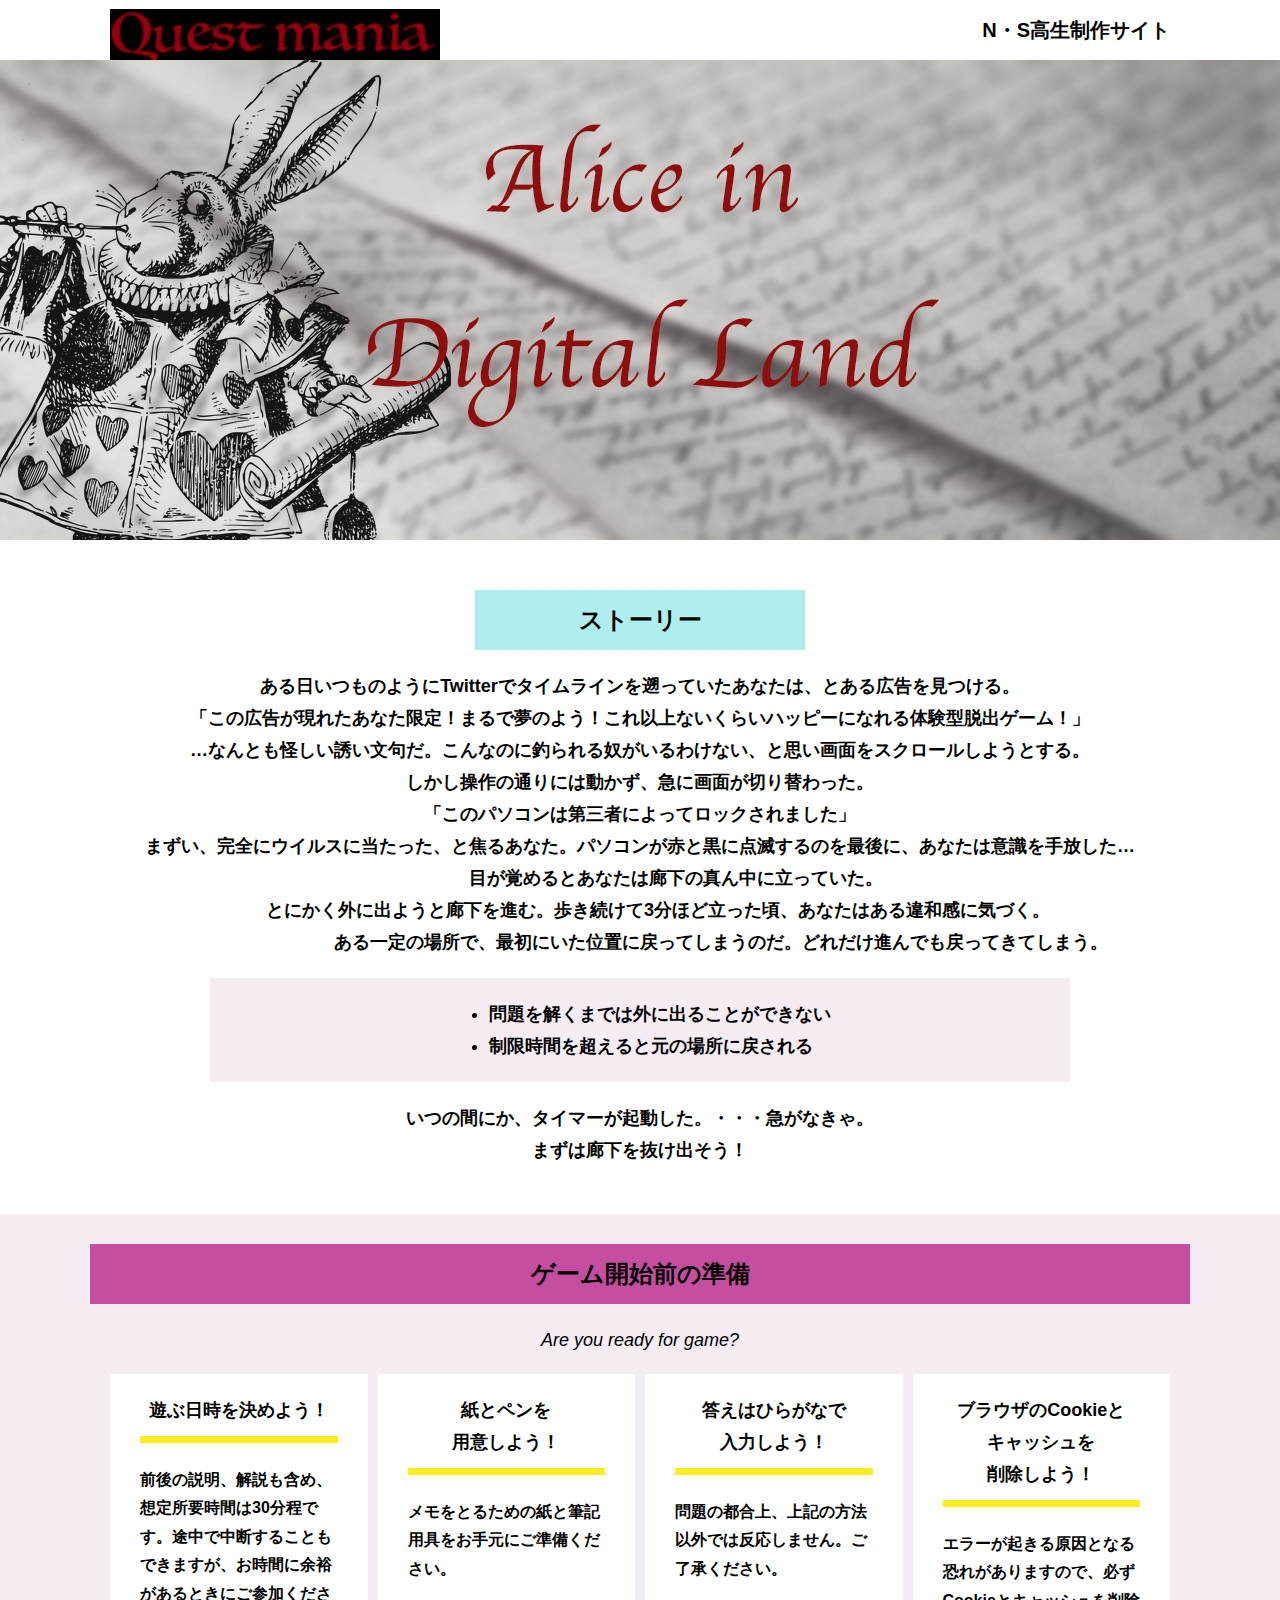
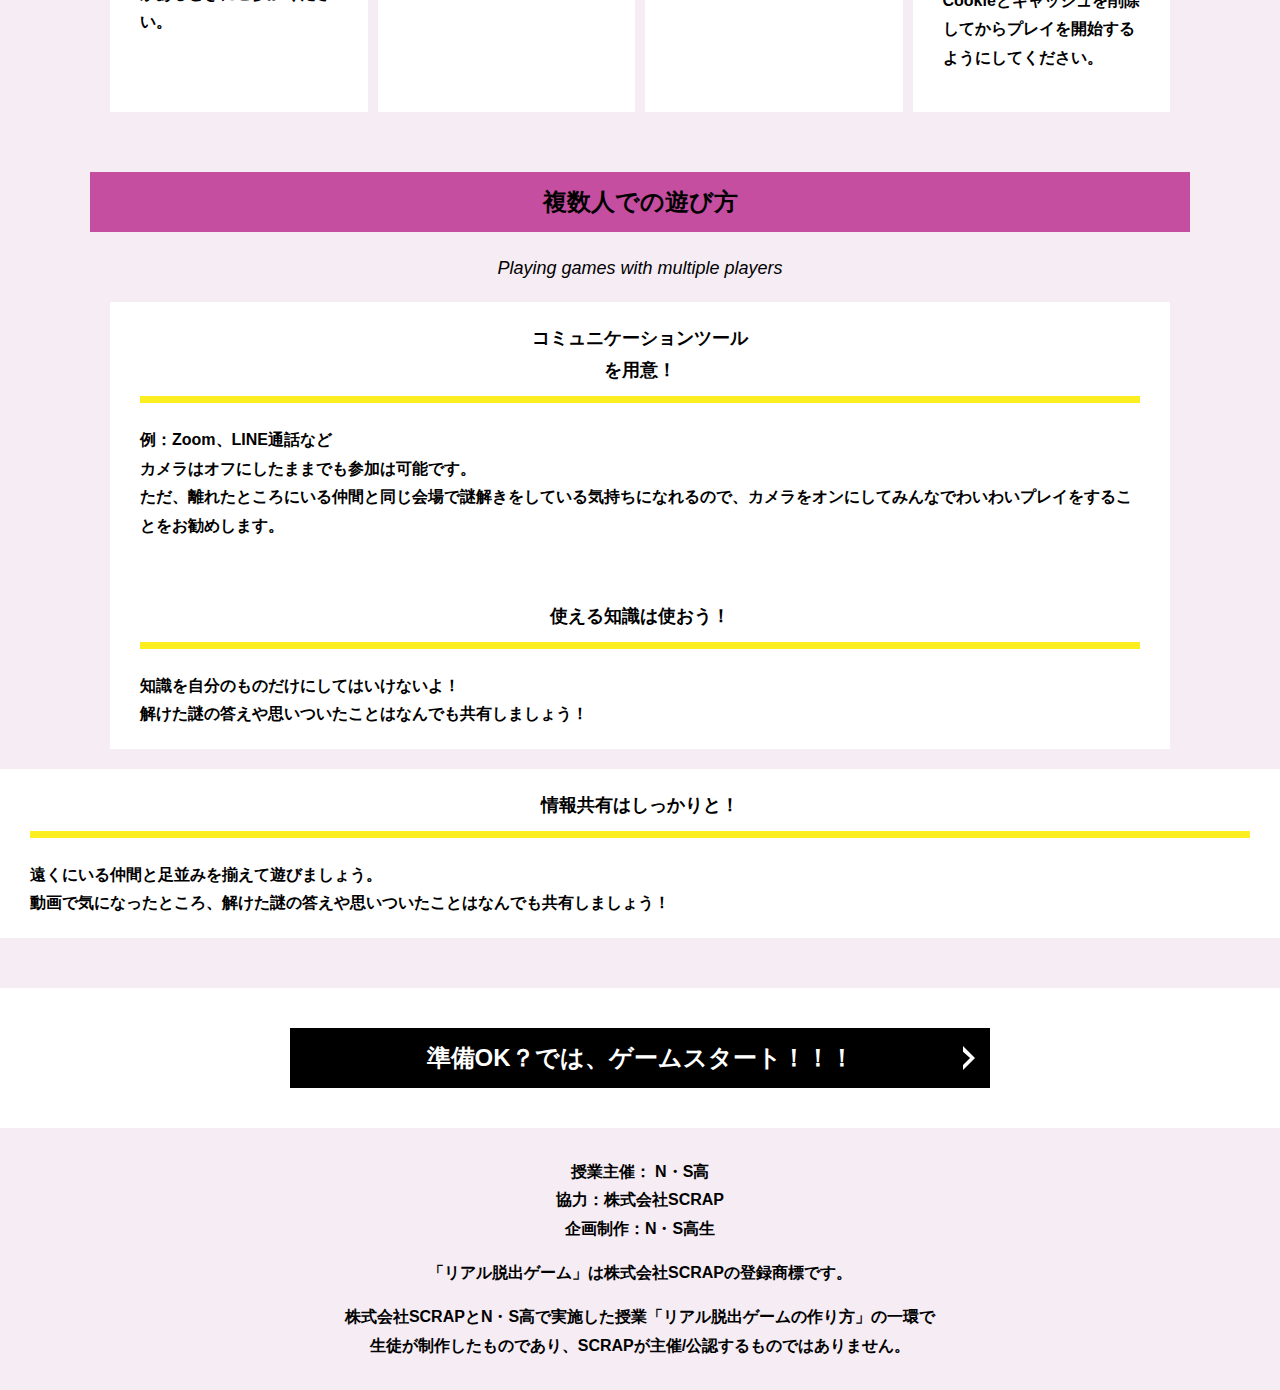
==== commit 7e4c66a6: "Update index.html" ====
--- a/index.html
+++ b/index.html
@@ -105,8 +105,15 @@
                 カメラはオフにしたままでも参加は可能です。<br>
                 ただ、離れたところにいる仲間と同じ会場で謎解きをしている気持ちになれるので、カメラをオンにしてみんなでわいわいプレイをすることをお勧めします。</p>
             </div>
+           </div>
           </div>
+          <div class="column">
+           <div class="card">
+              <h3 class="card__title">使える知識は使おう！</h3>
+              <p class="card__content">知識を自分のものだけにしてはいけないよ！<br>
+                解けた謎の答えや思いついたことはなんでも共有しましょう！</p>
             </div>
+           </div>
           </div>
           <div class="column">
             <div class="card">
